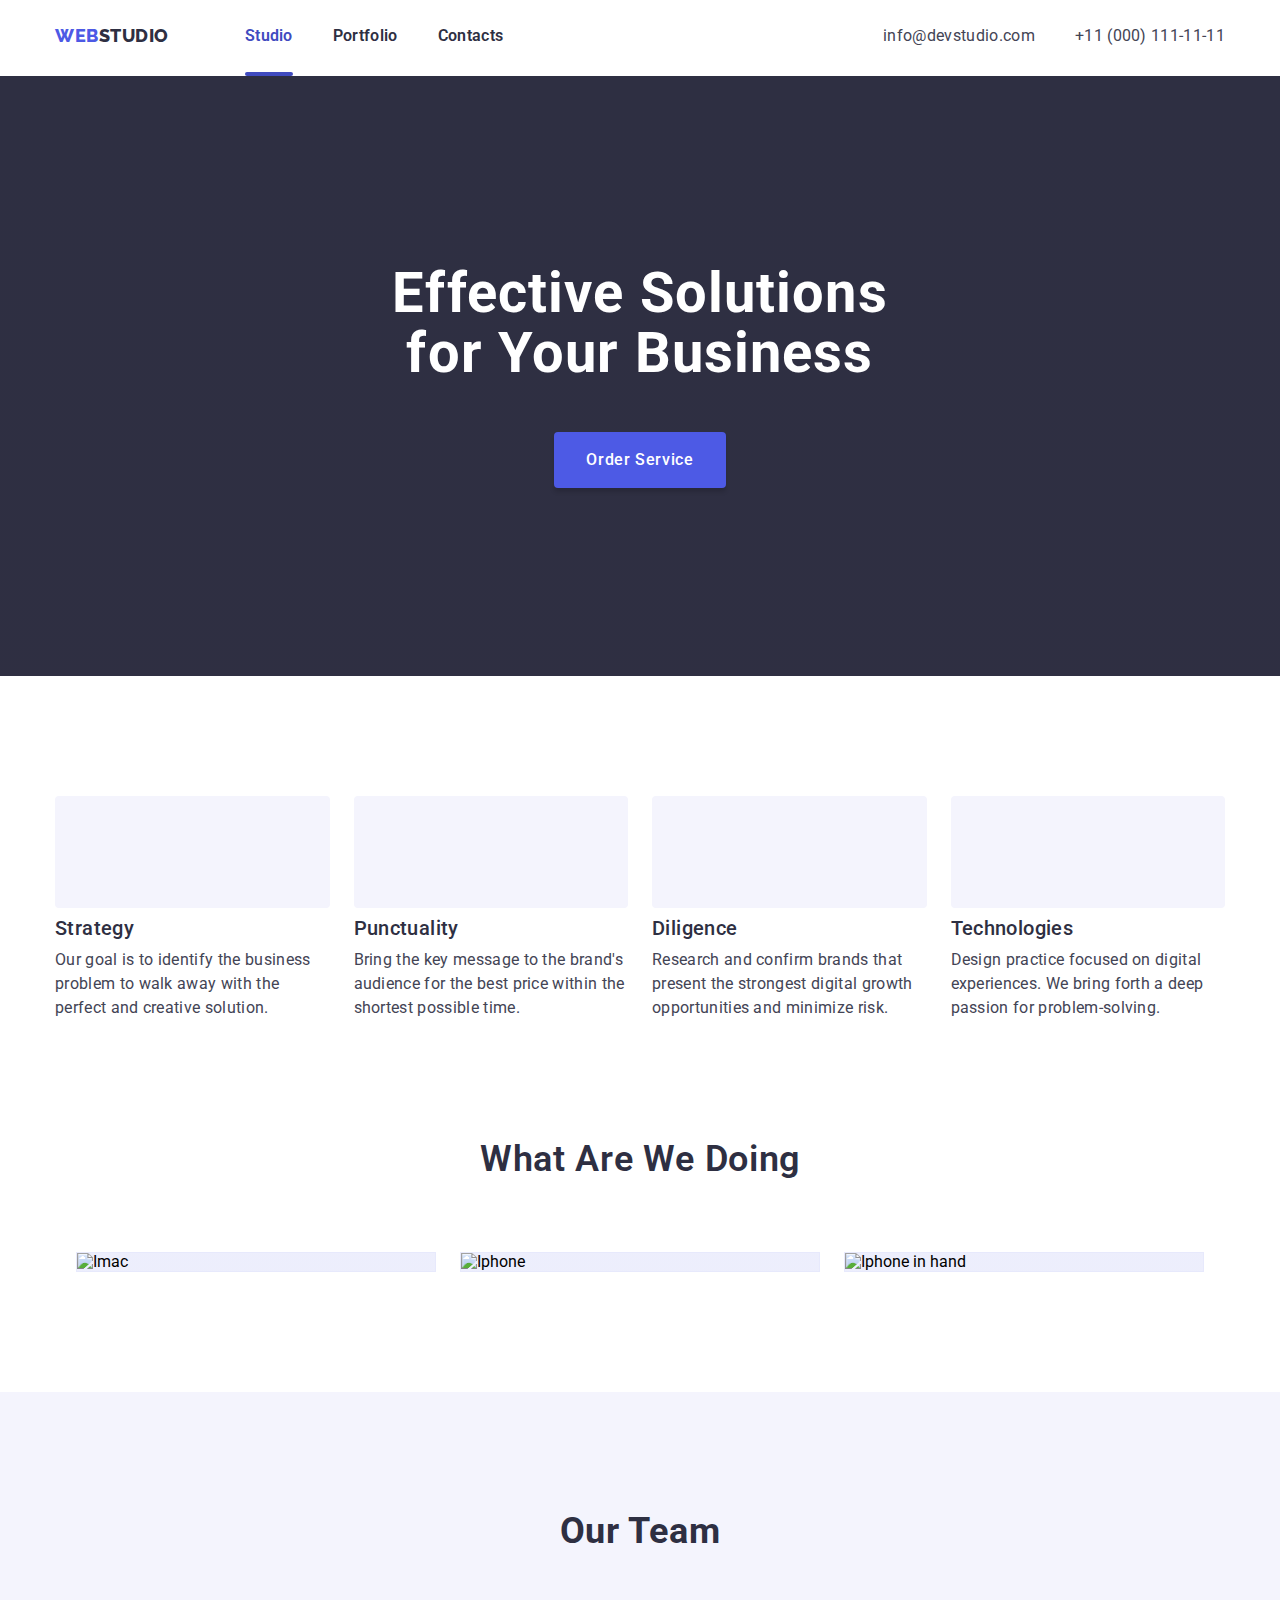
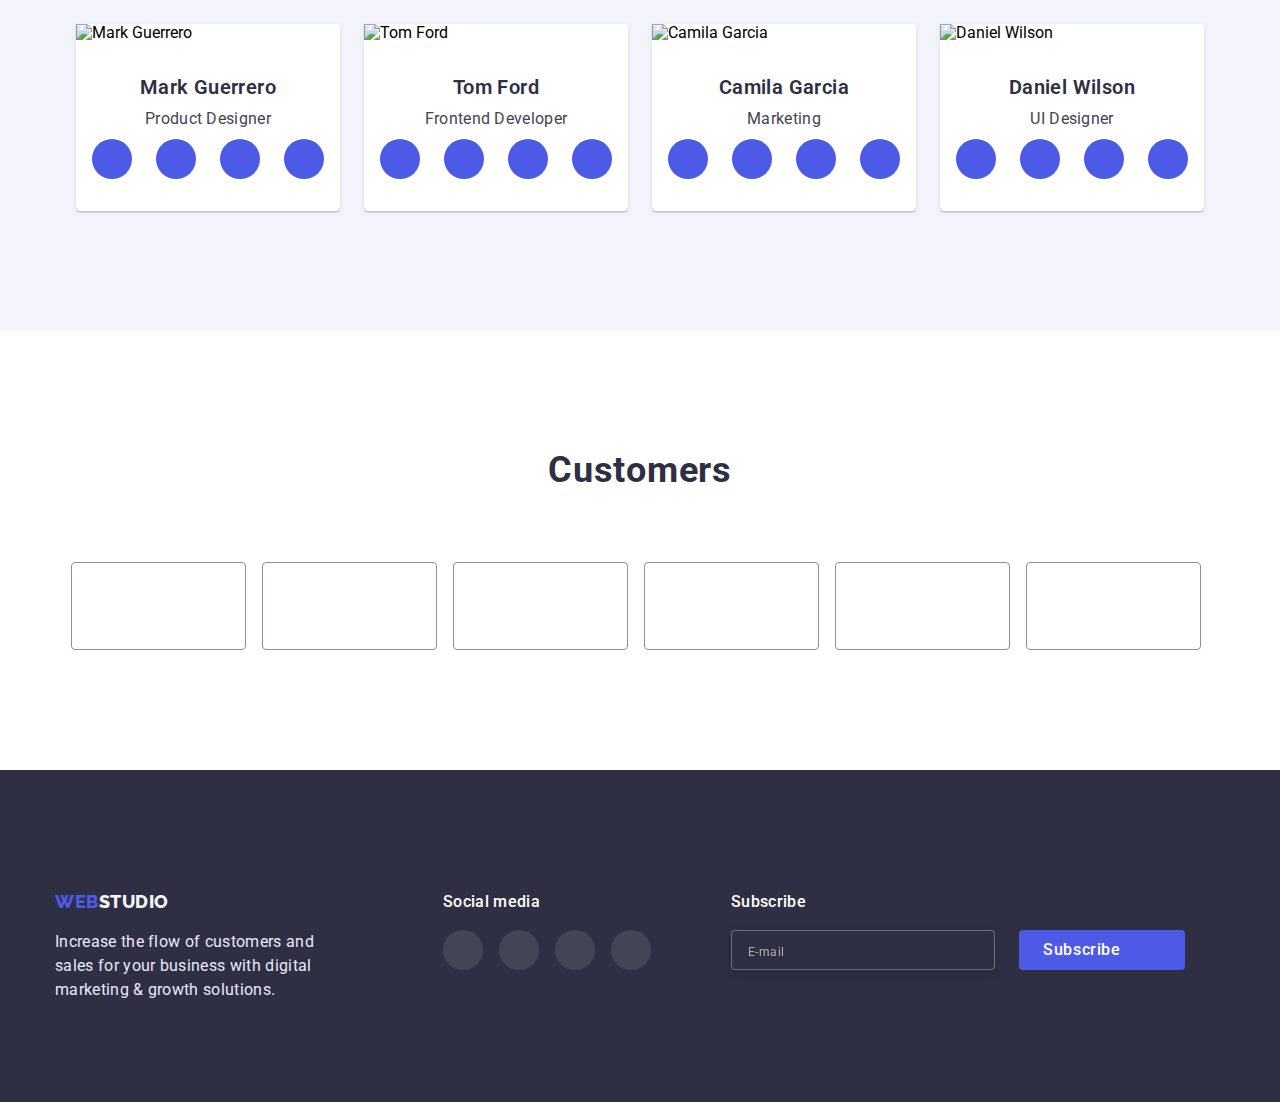
==== index.html @ 2bd6df73 "up" ====
<!DOCTYPE html>
<html lang="en">
  <head>
    <meta charset="UTF-8" />
    <meta http-equiv="X-UA-Compatible" content="IE=edge" />
    <meta name="viewport" content="width=device-width, initial-scale=1.0" />
    <title>WebStudio</title>
    <link rel="preconnect" href="https://fonts.googleapis.com" />
    <link rel="preconnect" href="https://fonts.gstatic.com" crossorigin />
    <link
      href="https://fonts.googleapis.com/css2?family=Raleway:wght@700&family=Roboto:wght@400;500;700;900&display=swap"
      rel="stylesheet"
    />
    <link
      rel="stylesheet"
      href="https://cdnjs.cloudflare.com/ajax/libs/modern-normalize/1.0.0/modern-normalize.min.css"
    />
    <link rel="stylesheet" href="./css/styles.css" />
  </head>
  <body>
    <header class="header">
      <div class="container">
        <a href="./index.html" class="logo logo--margin">
          <span class="logo--blue">WEB</span>
          <span class="logo--black">STUDIO</span>
        </a>
        <nav class="header-nav">
          <ul class="header-nav-list">
            <li class="header-nav-item">
              <a href="./index.html" class="header-nav-link header-active-link">Studio</a>
            </li>
            <li class="header-nav-item">
              <a href="./portfolio.html" class="header-nav-link">Portfolio</a>
            </li>
            <li class="header-nav-item"><a href="" class="header-nav-link">Contacts</a></li>
          </ul>
        </nav>
        <ul class="header-contacts-list">
          <li class="header-contacts-item">
            <a href="mailto:info@devstudio.com" class="header-contacts-link">info@devstudio.com</a>
          </li>
          <li class="header-contacts-item">
            <a href="tel:+110001111111" class="header-contacts-link">+11 (000) 111-11-11</a>
          </li>
        </ul>
        <button type="button" class="menu-btn" data-menu-open>
          <svg class="menu-icon-open" width="40" height="40">
            <use href="./images/icons.svg#icon-menu-btn"></use>
          </svg>
        </button>
        <div class="menu is-hidden" data-menu>
          <div class="container">
            <button type="button" class="menu-btn-close" data-menu-close>
              <svg class="menu-close-icon" width="8" height="8">
                <use href="./images/icons.svg#icon-close-black"></use>
              </svg>
            </button>
            <div class="menu-top">
              <nav class="menu-nav">
                <ul class="menu-nav-list">
                  <li class="menu-nav-item">
                    <a href="./index.html" class="menu-nav-link menu-selected-page">Studio</a>
                  </li>
                  <li class="menu-nav-item">
                    <a href="./portfolio.html" class="menu-nav-link">Portfolio</a>
                  </li>
                  <li class="menu-nav-item">
                    <a href="" class="menu-nav-link">Contacts</a>
                  </li>
                </ul>
              </nav>
            </div>
            <div class="menu-bottom">
              <ul class="menu-contact-list">
                <li class="menu-contact-item tel">
                  <a href="tel:+110001111111" class="menu-contact-tel">+11 (000) 111-11-11</a>
                </li>
                <li class="menu-contact-item mail">
                  <a href="mailto:+380961111111" class="menu-contact-mail">info@devstudio.com</a>
                </li>
              </ul>
              <ul class="menu-icon-list">
                <li class="menu-icon-item">
                  <a href="https://www.instagram.com/" target="_blank" class="menu-icon-link">
                    <svg class="menu-icon" width="24px" height="24px">
                      <use href="./images/icons.svg#icon-instagram"></use>
                    </svg>
                  </a>
                </li>
                <li class="menu-icon-item">
                  <a href="https://twitter.com/" target="_blank" class="menu-icon-link">
                    <svg class="menu-icon" width="24px" height="24px">
                      <use href="./images/icons.svg#icon-twitter"></use>
                    </svg>
                  </a>
                </li>
                <li class="menu-icon-item">
                  <a href="https://www.facebook.com/" target="_blank" class="menu-icon-link">
                    <svg class="menu-icon" width="24px" height="24px">
                      <use href="./images/icons.svg#icon-facebook"></use>
                    </svg>
                  </a>
                </li>
                <li class="menu-icon-item">
                  <a href="https://www.linkedin.com/" target="_blank" class="menu-icon-link">
                    <svg class="menu-icon" width="24px" height="24px">
                      <use href="./images/icons.svg#icon-linkedin"></use>
                    </svg>
                  </a>
                </li>
              </ul>
            </div>
          </div>
        </div>
      </div>
    </header>
    <main class="main">
      <section class="hero section">
        <div class="container">
          <h1 class="hero-title">
            Effective Solutions <br />
            for Your Business
          </h1>
          <button type="button" class="hero-btn" data-modal-open>Order Service</button>
        </div>
      </section>
      <section class="quality section">
        <div class="container">
          <ul class="quality-list">
            <li class="quality-item">
              <div class="quality-icon-content">
                <svg class="quality-icon" width="64px" height="64px">
                  <use href="./images/icons.svg#icon-antenna"></use>
                </svg>
              </div>
              <h3 class="quality-title">Strategy</h3>
              <p class="quality-text">
                Our goal is to identify the business problem to walk away with the perfect and
                creative solution.
              </p>
            </li>
            <li class="quality-item">
              <div class="quality-icon-content">
                <svg class="quality-icon" width="64px" height="64px">
                  <use href="./images/icons.svg#icon-clock"></use>
                </svg>
              </div>
              <h3 class="quality-title">Punctuality</h3>
              <p class="quality-text">
                Bring the key message to the brand's audience for the best price within the shortest
                possible time.
              </p>
            </li>
            <li class="quality-item">
              <div class="quality-icon-content">
                <svg class="quality-icon" width="64px" height="64px">
                  <use href="./images/icons.svg#icon-diagram"></use>
                </svg>
              </div>
              <h3 class="quality-title">Diligence</h3>
              <p class="quality-text">
                Research and confirm brands that present the strongest digital growth opportunities
                and minimize risk.
              </p>
            </li>
            <li class="quality-item">
              <div class="quality-icon-content">
                <svg class="quality-icon" width="64px" height="64px">
                  <use href="./images/icons.svg#icon-astronaut"></use>
                </svg>
              </div>
              <h3 class="quality-title">Technologies</h3>
              <p class="quality-text">
                Design practice focused on digital experiences. We bring forth a deep passion for
                problem-solving.
              </p>
            </li>
          </ul>
        </div>
      </section>
      <section class="examples section">
        <div class="container">
          <h2 class="examples-title">What Are We Doing</h2>
          <ul class="examples-list">
            <li class="examples-item">
              <img
                srcset="./images/imgmac.webp 1x, ./images/imgmac@2x.webp 2x"
                src="./images/imgmac.webp"
                alt="Imac"
                width="360"
                class="examples-img"
              />
            </li>
            <li class="examples-item">
              <img
                srcset="./images/imgIphone.webp 1x, ./images/imgIphone@2x.webp 2x"
                src="./images/imgIphone.webp"
                alt="Iphone"
                width="360"
                class="examples-img"
              />
            </li>
            <li class="examples-item">
              <img
                srcset="./images/imgIphoneinhand.webp 1x, ./images/imgIphoneinhand@2x.webp 2x"
                src="./images/imgIphoneinhand.webp"
                alt="Iphone in hand"
                width="360"
                class="examples-img"
              />
            </li>
          </ul>
        </div>
      </section>
      <section class="team section">
        <div class="container">
          <h2 class="team-title">Our Team</h2>
          <ul class="team-list">
            <li class="team-item">
              <img
                srcset="./images/imgmark.webp 1x, ./images/imgmark@2x.webp 2x"
                src="./images/imgmark.webp"
                alt="Mark Guerrero"
                width="264"
                class="team-img"
              />
              <div class="team-cards-content">
                <h3 class="team-members">Mark Guerrero</h3>
                <p class="team-position">Product Designer</p>
                <ul class="team-cards-list">
                  <li class="team-cards-item">
                    <a href="https://www.instagram.com/" target="_blank" class="team-cards-link">
                      <svg class="team-cards-icon" width="16px" height="16px">
                        <use href="./images/icons.svg#icon-instagram"></use>
                      </svg>
                    </a>
                  </li>
                  <li class="team-cards-item">
                    <a href="https://twitter.com/" target="_blank" class="team-cards-link">
                      <svg class="team-cards-icon" width="16px" height="16px">
                        <use href="./images/icons.svg#icon-twitter"></use>
                      </svg>
                    </a>
                  </li>
                  <li class="team-cards-item">
                    <a href="https://www.facebook.com/" target="_blank" class="team-cards-link">
                      <svg class="team-cards-icon" width="16px" height="16px">
                        <use href="./images/icons.svg#icon-facebook"></use>
                      </svg>
                    </a>
                  </li>
                  <li class="team-cards-item">
                    <a href="https://www.linkedin.com/" target="_blank" class="team-cards-link">
                      <svg class="team-cards-icon" width="16px" height="16px">
                        <use href="./images/icons.svg#icon-linkedin"></use>
                      </svg>
                    </a>
                  </li>
                </ul>
              </div>
            </li>
            <li class="team-item">
              <img
                srcset="./images/imgtom.webp 1x, ./images/imgtom@2x.webp 2x"
                src="./images/imgtom.webp"
                alt="Tom Ford"
                width="264"
                class="team-img"
              />
              <div class="team-cards-content">
                <h3 class="team-members">Tom Ford</h3>
                <p class="team-position">Frontend Developer</p>
                <ul class="team-cards-list">
                  <li class="team-cards-item">
                    <a href="https://www.instagram.com/" target="_blank" class="team-cards-link">
                      <svg class="team-cards-icon" width="16px" height="16px">
                        <use href="./images/icons.svg#icon-instagram"></use>
                      </svg>
                    </a>
                  </li>
                  <li class="team-cards-item">
                    <a href="https://twitter.com/" target="_blank" class="team-cards-link">
                      <svg class="team-cards-icon" width="16px" height="16px">
                        <use href="./images/icons.svg#icon-twitter"></use>
                      </svg>
                    </a>
                  </li>
                  <li class="team-cards-item">
                    <a href="https://www.facebook.com/" target="_blank" class="team-cards-link">
                      <svg class="team-cards-icon" width="16px" height="16px">
                        <use href="./images/icons.svg#icon-facebook"></use>
                      </svg>
                    </a>
                  </li>
                  <li class="team-cards-item">
                    <a href="https://www.linkedin.com/" target="_blank" class="team-cards-link">
                      <svg class="team-cards-icon" width="16px" height="16px">
                        <use href="./images/icons.svg#icon-linkedin"></use>
                      </svg>
                    </a>
                  </li>
                </ul>
              </div>
            </li>
            <li class="team-item">
              <img
                srcset="./images/imgcamila.webp 1x, ./images/imgcamila@2x.webp 2x"
                src="./images/imgcamila.webp"
                alt="Camila Garcia"
                width="264"
                class="team-img"
              />
              <div class="team-cards-content">
                <h3 class="team-members">Camila Garcia</h3>
                <p class="team-position">Marketing</p>
                <ul class="team-cards-list">
                  <li class="team-cards-item">
                    <a href="https://www.instagram.com/" target="_blank" class="team-cards-link">
                      <svg class="team-cards-icon" width="16px" height="16px">
                        <use href="./images/icons.svg#icon-instagram"></use>
                      </svg>
                    </a>
                  </li>
                  <li class="team-cards-item">
                    <a href="https://twitter.com/" target="_blank" class="team-cards-link">
                      <svg class="team-cards-icon" width="16px" height="16px">
                        <use href="./images/icons.svg#icon-twitter"></use>
                      </svg>
                    </a>
                  </li>
                  <li class="team-cards-item">
                    <a href="https://www.facebook.com/" target="_blank" class="team-cards-link">
                      <svg class="team-cards-icon" width="16px" height="16px">
                        <use href="./images/icons.svg#icon-facebook"></use>
                      </svg>
                    </a>
                  </li>
                  <li class="team-cards-item">
                    <a href="https://www.linkedin.com/" target="_blank" class="team-cards-link">
                      <svg class="team-cards-icon" width="16px" height="16px">
                        <use href="./images/icons.svg#icon-linkedin"></use>
                      </svg>
                    </a>
                  </li>
                </ul>
              </div>
            </li>
            <li class="team-item">
              <img
                srcset="./images/imgdaniel.webp 1x, ./images/imgdaniel@2x.webp 2x"
                src="./images/imgdaniel.webp"
                alt="Daniel Wilson"
                width="264"
                class="team-img"
              />
              <div class="team-cards-content">
                <h3 class="team-members">Daniel Wilson</h3>
                <p class="team-position">UI Designer</p>
                <ul class="team-cards-list">
                  <li class="team-cards-item">
                    <a href="https://www.instagram.com/" target="_blank" class="team-cards-link">
                      <svg class="team-cards-icon" width="16px" height="16px">
                        <use href="./images/icons.svg#icon-instagram"></use>
                      </svg>
                    </a>
                  </li>
                  <li class="team-cards-item">
                    <a href="https://twitter.com/" target="_blank" class="team-cards-link">
                      <svg class="team-cards-icon" width="16px" height="16px">
                        <use href="./images/icons.svg#icon-twitter"></use>
                      </svg>
                    </a>
                  </li>
                  <li class="team-cards-item">
                    <a href="https://www.facebook.com/" target="_blank" class="team-cards-link">
                      <svg class="team-cards-icon" width="16px" height="16px">
                        <use href="./images/icons.svg#icon-facebook"></use>
                      </svg>
                    </a>
                  </li>
                  <li class="team-cards-item">
                    <a href="https://www.linkedin.com/" target="_blank" class="team-cards-link">
                      <svg class="team-cards-icon" width="16px" height="16px">
                        <use href="./images/icons.svg#icon-linkedin"></use>
                      </svg>
                    </a>
                  </li>
                </ul>
              </div>
            </li>
          </ul>
        </div>
      </section>
      <section class="customers section">
        <div class="container">
          <h2 class="customers-title">Customers</h2>
          <ul class="customers-list">
            <li class="customers-item">
              <a href="" class="customers-link">
                <svg class="customers-icon" width="104px" height="56px">
                  <use href="./images/icons.svg#icon-yago"></use>
                </svg>
              </a>
            </li>
            <li class="customers-item">
              <a href="" class="customers-link">
                <svg class="customers-icon" width="104px" height="56px">
                  <use href="./images/icons.svg#icon-taglinehere"></use>
                </svg>
              </a>
            </li>
            <li class="customers-item">
              <a href="" class="customers-link">
                <svg class="customers-icon" width="104px" height="56px">
                  <use href="./images/icons.svg#icon-company"></use>
                </svg>
              </a>
            </li>
            <li class="customers-item">
              <a href="" class="customers-link">
                <svg class="customers-icon" width="104px" height="56px">
                  <use href="./images/icons.svg#icon-fosterpeters"></use>
                </svg>
              </a>
            </li>
            <li class="customers-item">
              <a href="" class="customers-link">
                <svg class="customers-icon" width="104px" height="56px">
                  <use href="./images/icons.svg#icon-brand"></use>
                </svg>
              </a>
            </li>
            <li class="customers-item">
              <a href="" class="customers-link">
                <svg class="customers-icon" width="104px" height="56px">
                  <use href="./images/icons.svg#icon-taglinecompany"></use>
                </svg>
              </a>
            </li>
          </ul>
        </div>
      </section>
    </main>
    <footer class="footer">
      <div class="container">
        <div class="footer-logo-content">
          <a href="./index.html" class="logo">
            <span class="logo--blue">WEB</span>
            <span class="logo--white">STUDIO</span>
          </a>
          <p class="footer-logo-text">
            Increase the flow of customers and sales for your business with digital marketing &
            growth solutions.
          </p>
        </div>
        <div class="footer-icon-content">
          <h2 class="footer-icon-title">Social media</h2>
          <ul class="footer-icon-list">
            <li class="footer-icon-item">
              <a href="https://www.instagram.com/" target="_blank" class="footer-icon-link">
                <svg class="footer-icon" width="24px" height="24px">
                  <use href="./images/icons.svg#icon-instagram"></use>
                </svg>
              </a>
            </li>
            <li class="footer-icon-item">
              <a href="https://twitter.com/" target="_blank" class="footer-icon-link">
                <svg class="footer-icon" width="24px" height="24px">
                  <use href="./images/icons.svg#icon-twitter"></use>
                </svg>
              </a>
            </li>
            <li class="footer-icon-item">
              <a href="https://www.facebook.com/" target="_blank" class="footer-icon-link">
                <svg class="footer-icon" width="24px" height="24px">
                  <use href="./images/icons.svg#icon-facebook"></use>
                </svg>
              </a>
            </li>
            <li class="footer-icon-item">
              <a href="https://www.linkedin.com/" target="_blank" class="footer-icon-link">
                <svg class="footer-icon" width="24px" height="24px">
                  <use href="./images/icons.svg#icon-linkedin"></use>
                </svg>
              </a>
            </li>
          </ul>
        </div>
        <div class="footer-form-content">
          <h2 class="footer-form-title">Subscribe</h2>
          <form class="footer-form" autocomplete="off">
            <input
              type="email"
              name="email"
              placeholder="E-mail"
              class="footer-form-field"
              required
            />
            <button type="submit" class="footer-form-btn">
              Subscribe
              <svg class="footer-form-icon" width="24px" height="24px">
                <use href="./images/icons.svg#icon-send"></use>
              </svg>
            </button>
          </form>
        </div>
      </div>
    </footer>
    <div class="backdrop is-hidden" data-modal>
      <div class="modal">
        <button class="modal-close-btn" data-modal-close>
          <svg class="modal-close-icon" width="8px" height="8px">
            <use href="./images/icons.svg#icon-close-black"></use>
          </svg>
        </button>
        <h2 class="modal-title">Leave your contacts and we will call you back</h2>
        <form class="modal-form" autocomplete="off">
          <div class="modal-form-field">
            <label class="form-label" for="name">Name</label>
            <div class="input-wrap">
              <input class="form-input" type="text" name="name" id="name" required />
              <svg class="form-icon" width="18px" height="18px">
                <use href="./images/icons.svg#icon-person"></use>
              </svg>
            </div>
          </div>
          <div class="modal-form-field">
            <label class="form-label" for="phone">Phone</label>
            <div class="input-wrap">
              <input class="form-input" type="tel" name="phone" id="phone" required />
              <svg class="form-icon" width="18px" height="24px">
                <use href="./images/icons.svg#icon-phone"></use>
              </svg>
            </div>
          </div>
          <div class="modal-form-field">
            <label class="form-label" for="email">Email</label>
            <div class="input-wrap">
              <input class="form-input" type="email" name="email" id="email" required />
              <svg class="form-icon" width="18px" height="24px">
                <use href="./images/icons.svg#icon-email"></use>
              </svg>
            </div>
          </div>
          <div class="modal-form-field">
            <label class="form-label" for="comment">Comment</label>
            <textarea
              class="form-textarea"
              name="comment"
              id="comment"
              placeholder="Text input"
            ></textarea>
          </div>
          <div class="modal-form-field privacy">
            <label class="form-label" for="accept">
              <input class="form-checkbox" type="checkbox" name="accept" id="accept" required />
              <span class="checkbox-icon"></span>
              I accept the terms and conditions of the&nbsp;
              <a href="" class="modal-form-privacy">Privacy Policy</a>
            </label>
          </div>
          <button type="submit" class="modal-form-btn">Send</button>
        </form>
      </div>
    </div>
    <script src="./js/modal.js"></script>
    <script src="./js/mobile-menu.js"></script>
  </body>
</html>
---- css/styles.css ----
html {
  box-sizing: border-box;
}
*,
*::before,
*::after {
  box-sizing: inherit;
}
body {
  font-family: 'Roboto', sans-serif;
  background-color: #ffffff;
}
h1,
h2,
h3,
h4,
h5,
h6,
p {
  margin: 0;
}
a {
  text-decoration: none;
}
ul,
ol {
  padding: 0;
  margin: 0;
  list-style: none;
}
img {
  display: block;
  max-width: 100%;
  height: auto;
}
:root {
  --joint-logo-color: #4d5ae5;
  --header-logo-color: #2e2f42;
  --btn-color: #4d5ae5;
  --footer-logo-color: #f4f4fd;
  --title-text-color: #2e2f42;
  --background-btn-color: #f4f4fd;
  --side-text-color: #434455;
  --active-link-color: #404bbf;
  --logo-font: 'Raleway', sans-serif;
  --transition-duration: 250ms;
  --transition-timing-function: cubic-bezier(0.4, 0, 0.2, 1);
}
.container {
  margin-left: auto;
  margin-right: auto;
  padding-left: 15px;
  padding-right: 15px;
}
@media screen and (min-width: 480px) {
  .container {
    width: 480px;
  }
}
@media screen and (min-width: 768px) {
  .container {
    width: 768px;
  }
}
@media screen and (min-width: 1200px) {
  .container {
    width: 1200px;
  }
}
.visually-hidden {
  position: absolute;
  width: 1px;
  height: 1px;
  margin: -1px;
  border: 0;
  padding: 0;
  white-space: nowrap;
  clip-path: inset(100%);
  clip: rect(0 0 0 0);
  overflow: hidden;
}
.header {
  padding-top: 24px;
  padding-bottom: 24px;
  box-shadow: 0px 2px 1px rgba(46, 47, 66, 0.08), 0px 1px 1px rgba(46, 47, 66, 0.16),
    0px 1px 6px rgba(46, 47, 66, 0.08);
}
@media screen and (min-width: 768px) {
  .header {
    padding-bottom: 14px;
  }
}
@media screen and (min-width: 1200px) {
  .header {
    padding-bottom: 28px;
  }
}
.header .container {
  display: flex;
  align-items: center;
}
.logo {
  display: inline-flex;
  font-family: var(--logo-font);
  font-weight: 800;
  font-size: 18px;
  line-height: 1.16;
  letter-spacing: 0.03em;
}
@media screen and (min-width: 768px) {
  .logo {
    line-height: 1.33;
  }
}
.logo--blue {
  color: var(--joint-logo-color);
}
.logo--white {
  color: var(--footer-logo-color);
}
.logo--black {
  color: var(--header-logo-color);
}
.logo--margin {
  margin-right: auto;
}
@media screen and (min-width: 768px) {
  .logo--margin {
    margin-right: 123px;
  }
}
@media screen and (min-width: 1200px) {
  .logo--margin {
    margin-right: 76px;
  }
}
.menu-btn {
  display: flex;
  align-items: center;
  justify-content: center;
  margin: 0;
  padding: 0;
  background-color: transparent;
  cursor: pointer;
  border: none;
  outline: none;
}
.menu-btn:hover,
.menu-btn:focus {
  fill: var(--btn-color);
}
@media screen and (min-width: 768px) {
  .menu-btn {
    display: none;
  }
}
.header-nav-list {
  display: none;
}
@media screen and (min-width: 768px) {
  .header-nav-list {
    display: flex;
  }
}
.header-nav-item {
  margin-right: 40px;
}
.header-na-item:last-child {
  margin-right: 0;
}
.header-nav-link {
  display: block;
  color: var(--title-text-color);
  font-weight: 600;
  font-size: 16px;
  line-height: 1.5;
  letter-spacing: 0.02em;
  transition-property: color;
  transition-duration: var(--transition-duration);
  transition-timing-function: var(--transition-timing-function);
}
.header-nav-link:hover,
.header-nav-link:focus {
  color: var(--active-link-color);
}
.header-active-link {
  color: var(--active-link-color);
  position: relative;
}
.header-active-link::after {
  content: '';
  background-color: var(--active-link-color);
  height: 4px;
  width: 100%;
  border-radius: 2px;
  display: block;
  position: absolute;
  margin-top: 24px;
}
.header-contacts-list {
  display: none;
  margin-left: auto;
}
@media screen and (min-width: 768px) {
  .header-contacts-list {
    display: block;
  }
  .header-contacts-item:not(:last-child) {
    margin-bottom: 4px;
  }
}
@media screen and (min-width: 1200px) {
  .header-contacts-list {
    display: flex;
  }
  .header-contacts-item {
    display: flex;
    align-items: center;
  }
  .header-contacts-item:not(:last-child) {
    margin-right: 40px;
    margin-bottom: 0;
  }
}
.header-contacts-link {
  display: block;
  color: var(--side-text-color);
  font-size: 16px;
  line-height: 1.5;
  letter-spacing: 0.02em;
  transition-property: color;
  transition-duration: var(--transition-duration);
  transition-timing-function: var(--transition-timing-function);
}
.header-contacts-link:hover,
.header-contacts-link:focus {
  color: var(--active-link-color);
}
.menu {
  position: fixed;
  top: 0;
  left: 0;
  background-color: #fff;
  width: 100vw;
  height: 100vh;
  padding: 80px 0px 40px 40px;
  opacity: 1;
  z-index: 2;
  transition-property: opacity;
  transition-duration: var(--transition-duration);
  transition-timing-function: var(--transition-timing-function);
}
.menu.is-hidden {
  opacity: 0;
  pointer-events: none;
}
.menu .container {
  display: flex;
  padding: 0;
  flex-direction: column;
  height: 100%;
  align-items: start;
  justify-content: space-between;
  overflow-y: auto;
}
.menu-btn-close {
  display: flex;
  align-items: center;
  justify-content: center;
  position: absolute;
  padding: 0;
  top: 40px;
  right: 40px;
  width: 24px;
  height: 24px;
  border-radius: 50%;
  background-color: #e7e9fc;
  border: 1px solid rgba(0, 0, 0, 0.1);
  cursor: pointer;
  transition-property: background-color, border;
  transition-duration: var(--transition-duration);
  transition-timing-function: var(--transition-timing-function);
}
.menu-close-icon {
  fill: #000;
  transition-property: fill;
  transition-duration: var(--transition-duration);
  transition-timing-function: var(--transition-timing-function);
}
.menu-btn-close:active {
  background-color: var(--active-link-color);
  border: 1px solid transparent;
}
.menu-btn-close:active .menu-close-icon {
  fill: #fff;
}
.menu-nav-item {
  margin-bottom: 40px;
}
.menu-nav-item:last-child {
  margin-bottom: 0;
}
.menu-nav-link {
  font-weight: 700;
  font-size: 36px;
  line-height: 1.11;
  letter-spacing: 0.02em;
  color: var(--title-text-color);
}
.menu-nav-link:hover,
.menu-nav-link:focus {
  color: var(--active-link-color);
}
.menu-selected-page {
  color: var(--active-link-color);
}
.tel {
  margin-bottom: 40px;
}
.mail {
  margin-bottom: 48px;
}
.menu-contact-tel {
  font-weight: 600;
  font-size: 36px;
  line-height: 1.11;
  color: var(--side-text-color);
}
.menu-contact-tel:hover,
.menu-contact-tel:focus {
  color: var(--btn-color);
}
.menu-contact-mail {
  font-weight: 500;
  font-size: 20px;
  line-height: 1.2;
  letter-spacing: 0.02em;
  color: var(--side-text-color);
}
.menu-contact-mail:hover,
.menu-contact-mail:focus {
  color: var(--btn-color);
}
.menu-icon-list {
  display: flex;
  gap: 56px;
}
.menu-icon-item {
  width: 40px;
  height: 40px;
}
.menu-icon-link {
  width: 100%;
  height: 100%;
  border-radius: 50%;
  background-color: var(--btn-color);
  display: flex;
  align-items: center;
  justify-content: center;
  transition-property: background-color;
  transition-duration: var(--transition-duration);
  transition-timing-function: var(--transition-timing-function);
}
.menu-icon-link:hover,
.menu-icon-link:focus {
  background-color: var(--active-link-color);
}
.menu-icon {
  fill: #f4f4fd;
}
.hero {
  /* max-width: 1440px; */
  margin: 0 auto;
  padding-top: 112px;
  padding-bottom: 112px;
  background-color: #2e2f42;
  background-image: linear-gradient(rgba(46, 47, 66, 0.7), rgba(47, 47, 66, 0.7)),
    url(../images/hero-bg-mobile.webp);
  background-repeat: no-repeat;
  background-position: center;
  background-size: cover;
  text-align: center;
}
@media (min-device-pixel-ratio: 2) {
  .hero {
    background-image: linear-gradient(rgba(44, 47, 66, 0.7), rgba(47, 47, 66, 0.7)),
      url(../images/hero-bg-mobile@2x.webp);
  }
}
@media screen and (min-width: 768px) {
  .hero {
    background-image: linear-gradient(rgba(46, 47, 66, 0.7), rgba(47, 47, 66, 0.7)),
      url(../images/hero-bg-tablet.webp);
  }
}
@media screen and (min-width: 768px) and(min-device-pixel-ratio: 2) {
  .hero {
    background-image: linear-gradient(rgba(44, 47, 66, 0.7), rgba(47, 47, 66, 0.7)),
      url(../images/hero-bg-tablet@2x.webp);
  }
}
@media screen and (min-width: 1200px) {
  .hero {
    background-image: linear-gradient(rgba(46, 47, 66, 0.7), rgba(47, 47, 66, 0.7)),
      url(../images/hero-bg-desktop.webp);
  }
}
@media screen and (min-width: 1200px) and(min-device-pixel-ratio: 2) {
  .hero {
    background-image: linear-gradient(rgba(44, 47, 66, 0.7), rgba(47, 47, 66, 0.7)),
      url(../images/hero-bg-desktop@2x.webp);
  }
}
@media screen and (min-width: 768px) {
  .hero {
    padding-top: 111px;
    padding-bottom: 108px;
  }
}
@media screen and (min-width: 1200px) {
  .hero {
    padding-top: 188px;
    padding-bottom: 188px;
  }
}
.hero-title {
  margin-bottom: 72px;
  color: #ffffff;
  font-weight: 700;
  font-size: 36px;
  line-height: 1.11;
  letter-spacing: 0.02em;
}
@media screen and (min-width: 768px) {
  .hero-title {
    margin-bottom: 40px;
    font-size: 56px;
    line-height: 1.07;
  }
}
@media screen and (min-width: 1200px) {
  .hero-title {
    margin-bottom: 48px;
  }
}
.hero-btn {
  padding: 16px 32px;
  align-items: center;
  border: 0;
  border-radius: 4px;
  color: #ffffff;
  background-color: var(--btn-color);
  box-shadow: 0px 4px 4px rgba(0, 0, 0, 0.15);
  cursor: pointer;
  font-family: inherit;
  font-weight: 500;
  font-size: 16px;
  line-height: 1.5;
  letter-spacing: 0.04em;
  transition-property: background-color, box-shadow;
  transition-duration: var(--transition-duration);
  transition-timing-function: var(--transition-timing-function);
}
.hero-btn:hover,
.hero-btn:focus {
  background-color: var(--active-link-color);
  box-shadow: 0px 1px 6px rgba(46, 47, 66, 0.08), 0px 1px 1px rgba(46, 47, 66, 0.16),
    0px 2px 1px rgba(46, 47, 66, 0.08);
}
.hero-btn:active {
  background-color: var(--active-link-color);
  box-shadow: 0px 4px 4px rgba(0, 0, 0, 0.15);
}
.quality {
  padding-top: 96px;
  padding-bottom: 96px;
}
@media screen and (min-width: 1200px) {
  .quality {
    padding-top: 120px;
    padding-bottom: 120px;
  }
}
.quality-item {
  margin-bottom: 72px;
}
.quality-list {
  margin-bottom: -72px;
}
@media screen and (min-width: 768px) {
  .quality-list {
    display: flex;
    flex-wrap: wrap;
    margin-left: -24px;
  }
  .quality-item {
    width: calc(50% - 24px);
    margin-left: 24px;
  }
}
@media screen and (min-width: 1200px) {
  .quality-item {
    width: calc(25% - 24px);
  }
}
.quality-icon-content {
  display: none;
}
@media screen and (min-width: 1200px) {
  .quality-icon-content {
    width: 274.5px;
    height: 112px;
    margin-bottom: 8px;
    display: flex;
    background-color: #f4f4fd;
    border-radius: 4px;
    align-items: center;
    justify-content: center;
  }
}
.quality-item .quality-title {
  text-align: center;
}
.quality-title {
  margin-bottom: 8px;
  color: var(--title-text-color);
  font-weight: 700;
  font-size: 36px;
  line-height: 1.11;
  letter-spacing: 0.02em;
}
@media screen and (min-width: 768px) {
  .quality-item .quality-title {
    text-align: left;
  }
}
@media screen and (min-width: 1200px) {
  .quality-title {
    font-weight: 500;
    font-size: 20px;
    line-height: 1.2;
  }
}
.quality-text {
  color: var(--side-text-color);
  font-weight: 500;
  font-size: 16px;
  line-height: 1.5;
  letter-spacing: 0.02em;
}
@media screen and (min-width: 1200px) {
  .quality-text {
    font-weight: 400;
  }
}
.examples {
  display: none;
}
@media screen and (min-width: 1200px) {
  .examples {
    display: block;
    padding-bottom: 120px;
  }
  .examples-list {
    display: flex;
    justify-content: center;
  }
  .examples-item {
    margin-right: 24px;
  }
  .examples-item:last-child {
    margin-right: 0;
  }
  .examples-title {
    margin-bottom: 72px;
    color: var(--title-text-color);
    font-weight: 600;
    font-size: 36px;
    line-height: 1.11;
    text-align: center;
    letter-spacing: 0.02em;
    text-transform: capitalize;
  }
  .examples-img {
    border: 1px solid #e7e9fc;
    background: linear-gradient(rgba(77, 90, 229, 0.1), rgba(77, 90, 229, 0.1));
    background-blend-mode: soft-light, normal;
  }
}
.team {
  padding-top: 96px;
  padding-bottom: 128px;
  background-color: #f4f4fd;
}
@media screen and (min-width: 768px) {
  .team {
    padding-bottom: 104px;
  }
}
@media screen and (min-width: 1200px) {
  .team {
    padding-top: 120px;
    padding-bottom: 120px;
  }
}
.team-list {
  display: flex;
  flex-wrap: wrap;
  justify-content: center;
  margin-bottom: -72px;
}
@media screen and (min-width: 768px) {
  .team-list {
    margin-left: -24px;
  }
}
.team-item {
  max-width: 264px;
  margin-bottom: 72px;
  border-radius: 0px 0px 4px 4px;
  background-color: #fff;
  box-shadow: 0px 1px 6px rgba(46, 47, 66, 0.08), 0px 1px 1px rgba(46, 47, 66, 0.16),
    0px 2px 1px rgba(46, 47, 66, 0.08);
}
@media screen and (min-width: 768px) {
  .team-item {
    margin-left: 24px;
  }
}
.team-title {
  margin-bottom: 72px;
  color: var(--title-text-color);
  font-weight: 700;
  font-size: 36px;
  line-height: 1.11;
  text-align: center;
  letter-spacing: 0.02em;
  text-transform: capitalize;
}
.team-cards-content {
  padding-top: 32px;
  padding-bottom: 32px;
}
.team-members {
  margin-bottom: 8px;
  color: var(--title-text-color);
  font-weight: 600;
  font-size: 20px;
  line-height: 1.2;
  text-align: center;
  letter-spacing: 0.02em;
}
.team-position {
  margin-bottom: 8px;
  color: var(--side-text-color);
  font-size: 16px;
  line-height: 1.5;
  text-align: center;
  letter-spacing: 0.02em;
}
.team-cards-list {
  display: flex;
  gap: 24px;
  justify-content: center;
}
.team-cards-item {
  width: 40px;
  height: 40px;
}
.team-cards-link {
  width: 100%;
  height: 100%;
  border-radius: 50%;
  background-color: var(--btn-color);
  display: flex;
  align-items: center;
  justify-content: center;
  transition-property: background-color;
  transition-duration: var(--transition-duration);
  transition-timing-function: var(--transition-timing-function);
}
.team-cards-link:hover,
.team-cards-link:focus {
  background-color: var(--active-link-color);
}
.team-cards-icon {
  fill: #f4f4fd;
}
.customers {
  padding-top: 96px;
  padding-bottom: 96px;
}
@media screen and (min-width: 1200px) {
  .customers {
    padding-top: 120px;
    padding-bottom: 120px;
  }
}
.customers-title {
  margin-bottom: 72px;
  color: var(--title-text-color);
  font-weight: 700;
  font-size: 36px;
  line-height: 1.11;
  text-align: center;
  letter-spacing: 0.02em;
}
.customers-list {
  display: flex;
  justify-content: center;
  flex-wrap: wrap;
  margin-bottom: -72px;
  margin-left: -16px;
}
.customers-item {
  margin-left: 16px;
  margin-bottom: 72px;
  width: calc(50% - 16px);
  height: 88px;
}
@media screen and (min-width: 768px) {
  .customers-list {
    margin-left: -24px;
  }
  .customers-item {
    width: calc(33.3333333333% - 24px);
  }
}
@media screen and (min-width: 1200px) {
  .customers-item {
    width: calc(16.6666666667% - 24px);
  }
}
.customers-link {
  width: 100%;
  height: 100%;
  border: 1px solid #8e8f99;
  border-radius: 4px;
  display: flex;
  align-items: center;
  justify-content: center;
  transition-property: border-color;
  transition-duration: var(--transition-duration);
  transition-timing-function: var(--transition-timing-function);
}
.customers-link:hover,
.customers-link:focus {
  border-color: var(--active-link-color);
}
.customers-link:hover .customers-icon,
.customers-link:focus .customers-icon {
  fill: var(--active-link-color);
}
.customers-icon {
  fill: #8e8f99;
  transition-property: fill;
  transition-duration: var(--transition-duration);
  transition-timing-function: var(--transition-timing-function);
}
.portfolio {
  padding-top: 48px;
  padding-bottom: 48px;
}
@media screen and (min-width: 768px) {
  .portfolio {
    padding-top: 64px;
    padding-bottom: 96px;
  }
}
@media screen and (min-width: 1200px) {
  .portfolio {
    padding-top: 96px;
    padding-bottom: 120px;
  }
}
.portfolio-filters-list {
  margin-bottom: 48px;
  display: flex;
  flex-wrap: wrap;
  gap: 16px 24px;
}
@media screen and (min-width: 768px) {
  .portfolio-filters-list {
    margin-bottom: 64px;
    justify-content: center;
  }
}
@media screen and (min-width: 1200px) {
  .portfolio-filters-list {
    margin-bottom: 72px;
  }
}
.portfolio-btn {
  padding: 12px 24px;
  border: 1px solid #e7e9fc;
  border-radius: 4px;
  color: var(--btn-color);
  background-color: var(--background-btn-color);
  cursor: pointer;
  font-family: inherit;
  font-weight: 600;
  font-size: 16px;
  line-height: 1.5;
  text-align: center;
  letter-spacing: 0.04em;
  transition-property: border, color, background-color, box-shadow;
  transition-duration: var(--transition-duration);
  transition-timing-function: var(--transition-timing-function);
}
.portfolio-btn:hover,
.portfolio-btn:focus {
  border: 1px solid transparent;
  color: #ffffff;
  background-color: var(--active-link-color);
  box-shadow: 0px 3px 1px rgba(0, 0, 0, 0.1), 0px 2px 1px rgba(0, 0, 0, 0.08),
    0px 2px 2px rgba(0, 0, 0, 0.12);
}
.portfolio-products-list {
  display: flex;
  flex-wrap: wrap;
  gap: 48px;
}
@media screen and (min-width: 768px) {
  .portfolio-products-list {
    gap: 72px 24px;
  }
}
@media screen and (min-width: 1200px) {
  .portfolio-products-list {
    gap: 48px 24px;
  }
}
.portfolio-products-item {
  width: 100%;
  border: 0.5px solid #f4f4fd;
  box-shadow: 0px 1px 6px rgba(46, 47, 66, 0.08);
  transition-property: box-shadow;
  transition-duration: var(--transition-duration);
  transition-timing-function: var(--transition-timing-function);
}
.portfolio-products-item:hover,
.portfolio-products-item:focus {
  box-shadow: 0px 1px 6px rgba(46, 47, 66, 0.08), 0px 1px 1px rgba(46, 47, 66, 0.16),
    0px 2px 1px rgba(46, 47, 66, 0.08);
}
.portfolio-products-item img {
  width: 100%;
}
.portfolio-products-link {
  width: 100%;
  height: 100%;
}
@media screen and (min-width: 768px) {
  .portfolio-products-item {
    width: calc(50% - 24px);
  }
}
@media screen and (min-width: 1200px) {
  .portfolio-products-item {
    width: calc(33.3333333333% - 24px);
  }
}
.cards-animation {
  position: relative;
  overflow: hidden;
}
.cards-animation-text {
  position: absolute;
  top: 0;
  height: 100%;
  padding: 40px 32px 164px;
  text-align: left;
  color: #f4f4fd;
  background-color: #4d5ae5;
  font-size: 16px;
  line-height: 1.5;
  letter-spacing: 0.02em;
  transform: translateY(100%);
  transition-property: transform;
  transition-duration: var(--transition-duration);
  transition-timing-function: var(--transition-timing-function);
}
.portfolio-products-link:hover .cards-animation-text,
.portfolio-products-link:focus .cards-animation-text {
  transform: translateY(0);
}
.cards-item {
  padding-top: 32px;
  padding-left: 16px;
  padding-bottom: 32px;
}
.portfolio-products-title {
  margin-bottom: 8px;
  color: var(--title-text-color);
  font-weight: 600;
  font-size: 20px;
  line-height: 1.2;
  letter-spacing: 0.02em;
}
.portfolio-products-text {
  color: var(--side-text-color);
  font-size: 16px;
  line-height: 1.5;
  letter-spacing: 0.02em;
}
.footer {
  background-color: #2e2f42;
  padding-top: 96px;
  padding-bottom: 96px;
}
@media screen and (min-width: 1200px) {
  .footer {
    padding-top: 120px;
    padding-bottom: 100px;
  }
}
.footer .container {
  text-align: center;
}
@media screen and (min-width: 768px) {
  .footer .container {
    display: flex;
    flex-wrap: wrap;
  }
}
.footer-logo-content {
  margin-bottom: 72px;
  text-align: center;
}
@media screen and (min-width: 768px) {
  .footer-logo-content {
    text-align: left;
  }
}
@media screen and (min-width: 768px) and (max-width: 1199px) {
  .footer-logo-content {
    margin-left: 108px;
  }
}
@media screen and (min-width: 1200px) {
  .footer-logo-content {
    margin-bottom: 0;
  }
}
.footer-logo-content .logo {
  margin-bottom: 16px;
}
.footer-logo-text {
  margin: auto;
  max-width: 268px;
  color: #e7e9fc;
  font-size: 16px;
  line-height: 1.5;
  letter-spacing: 0.02em;
  text-align: left;
}
.footer-icon-content {
  margin-bottom: 72px;
}
@media screen and (min-width: 768px) {
  .footer-icon-content {
    margin-left: 24px;
    margin-bottom: 102px;
  }
}
@media screen and (min-width: 1200px) {
  .footer-icon-content {
    margin-bottom: 0;
    margin-left: 120px;
  }
}
.footer-icon-title {
  margin-bottom: 16px;
  color: #fff;
  font-weight: 500;
  font-size: 16px;
  line-height: 1.5;
  letter-spacing: 0.02em;
  text-align: center;
}
@media screen and (min-width: 768px) {
  .footer-icon-title {
    text-align: left;
  }
}
.footer-icon-list {
  display: flex;
  gap: 16px;
  justify-content: center;
}
.footer-icon-item {
  width: 40px;
  height: 40px;
}
.footer-icon-link {
  width: 100%;
  height: 100%;
  border-radius: 50%;
  background-color: rgba(255, 255, 255, 0.1);
  display: flex;
  align-items: center;
  justify-content: center;
  transition-property: background-color;
  transition-duration: var(--transition-duration);
  transition-timing-function: var(--transition-timing-function);
}
.footer-icon-link:hover,
.footer-icon-link:focus {
  background-color: #31d0aa;
}
.footer-icon {
  fill: #f4f4fd;
}
@media screen and (min-width: 768px) and (max-width: 1199px) {
  .footer-form-content {
    margin-left: 108px;
  }
}
@media screen and (min-width: 1200px) {
  .footer-form-content {
    margin-left: 80px;
  }
}
.footer-form-title {
  margin-bottom: 16px;
  color: #ffffff;
  font-weight: 500;
  font-size: 16px;
  line-height: 1.5;
  letter-spacing: 0.02em;
  text-align: center;
}
@media screen and (min-width: 768px) {
  .footer-form-title {
    text-align: left;
  }
}
@media screen and (min-width: 768px) {
  .footer-form {
    display: flex;
    align-items: center;
  }
}
.footer-form-field {
  margin: 0;
  padding: 8px 16px;
  width: 100%;
  height: 40px;
  background-color: var(--title-text-color);
  border: 1px solid rgba(255, 255, 255, 0.3);
  filter: drop-shadow(0px 4px 4px rgba(0, 0, 0, 0.15));
  border-radius: 4px;
  outline: none;
  font: inherit;
  color: #fff;
  transition-property: border-color;
  transition-duration: var(--transition-duration);
  transition-timing-function: var(--transition-timing-function);
}
.footer-form-field:focus {
  border-color: #4d5ae5;
}
.footer-form-field::placeholder {
  color: rgba(255, 255, 255, 0.6);
  font-weight: 400;
  font-size: 12px;
  line-height: 2;
  letter-spacing: 0.04em;
}
@media screen and (min-width: 768px) {
  .footer-form-field {
    width: 264px;
  }
}
.footer-form-btn {
  display: flex;
  align-items: center;
  gap: 16px;
  margin-right: auto;
  margin-left: auto;
  margin-top: 16px;
  padding: 8px 24px;
  border: 0;
  border-radius: 4px;
  color: #fff;
  cursor: pointer;
  font-family: inherit;
  font-weight: 500;
  font-size: 16px;
  line-height: 1.5;
  letter-spacing: 0.04em;
  background-color: var(--btn-color);
  transition-property: background-color;
  transition-duration: var(--transition-duration);
  transition-timing-function: var(--transition-timing-function);
}
.footer-form-btn:hover,
.footer-form-btn:focus {
  background-color: var(--active-link-color);
}
.footer-form-icon {
  fill: #fff;
}
@media screen and (min-width: 768px) {
  .footer-form-btn {
    margin-top: 0;
    margin-left: 24px;
  }
}
.backdrop {
  position: fixed;
  top: 0;
  left: 0;
  width: 100%;
  height: 100%;
  background-color: rgba(46, 47, 66, 0.4);
  opacity: 1;
  transition-property: opacity;
  transition-duration: var(--transition-duration);
  transition-timing-function: var(--transition-timing-function);
}
.backdrop.is-hidden {
  opacity: 0;
  pointer-events: none;
}
.backdrop.is-hidden .modal {
  transform: translate(-50%, -50%) scale(1.1);
}
.modal {
  position: relative;
  top: 50%;
  left: 50%;
  transform: translate(-50%, -50%) scale(1);
  max-width: 392px;
  padding: 72px 16px 24px 16px;
  background-color: #fcfcfc;
  box-shadow: 0px 1px 1px rgba(0, 0, 0, 0.14), 0px 1px 3px rgba(0, 0, 0, 0.12),
    0px 2px 1px rgba(0, 0, 0, 0.2);
  border-radius: 4px;
  transition-property: transform;
  transition-duration: var(--transition-duration);
  transition-timing-function: var(--transition-timing-function);
}
@media screen and (min-width: 480px) {
  .modal {
    max-width: 392px;
    max-height: 586px;
  }
}
@media screen and (min-width: 768px) {
  .modal {
    padding: 72px 24px;
    max-width: 408px;
  }
}
.modal-close-btn {
  display: flex;
  align-items: center;
  justify-content: center;
  position: absolute;
  padding: 0;
  top: 24px;
  right: 24px;
  width: 24px;
  height: 24px;
  border-radius: 50%;
  background-color: #e7e9fc;
  border: 1px solid rgba(0, 0, 0, 0.1);
  cursor: pointer;
  transition-property: background-color, border;
  transition-duration: var(--transition-duration);
  transition-timing-function: var(--transition-timing-function);
}
.modal-close-icon {
  fill: #000;
  transition-property: fill;
  transition-duration: var(--transition-duration);
  transition-timing-function: var(--transition-timing-function);
}
.modal-close-btn:active {
  background-color: var(--active-link-color);
  border: 1px solid transparent;
}
.modal-close-btn:active .modal-close-icon {
  fill: #fff;
}
.modal-title {
  margin-bottom: 14px;
  color: var(--title-text-color);
  font-family: inherit;
  font-weight: 500;
  font-size: 16px;
  line-height: 1.5;
  text-align: center;
  letter-spacing: 0.02em;
}
.modal-form button {
  display: flex;
  justify-content: center;
}
.modal-form-field {
  display: flex;
  flex-direction: column;
}
.form-label {
  margin-bottom: 4px;
  color: #8e8f99;
  font-weight: 400;
  font-size: 12px;
  line-height: 1.16;
  letter-spacing: 0.01em;
}
.input-wrap {
  position: relative;
}
.form-input {
  margin-bottom: 8px;
  padding-left: 38px;
  border: 1px solid rgba(33, 33, 33, 0.2);
  border-radius: 4px;
  outline: none;
  width: 360px;
  height: 40px;
  font: inherit;
  transition-property: border-color, fill;
  transition-duration: var(--transition-duration);
  transition-timing-function: var(--transition-timing-function);
}
.form-input:focus {
  border-color: #4d5ae5;
}
.form-icon {
  position: absolute;
  top: 8px;
  left: 16px;
  fill: #2e2f42;
}
.form-icon[height='18px'] {
  top: 11px;
}
.form-input:focus + .form-icon {
  fill: #4d5ae5;
}
.form-textarea {
  margin-bottom: 16px;
  padding: 8px 16px;
  border: 1px solid rgba(33, 33, 33, 0.2);
  border-radius: 4px;
  outline: none;
  resize: none;
  width: 360px;
  height: 120px;
  font: inherit;
  transition-property: border-color;
  transition-duration: var(--transition-duration);
  transition-timing-function: var(--transition-timing-function);
}
.form-textarea:focus {
  border-color: #4d5ae5;
}
.form-textarea::placeholder {
  font-weight: 400;
  font-size: 12px;
  line-height: 1.33;
  letter-spacing: 0.04em;
  color: rgba(117, 117, 117, 0.5);
}
.privacy {
  flex-direction: row;
  margin-bottom: 24px;
}
.form-label[for='accept'] {
  display: flex;
  align-items: center;
  margin: 0;
  font-weight: 400;
  font-size: 12px;
  line-height: 1.33;
  letter-spacing: 0.04em;
  color: #757575;
}
.modal-form-privacy {
  color: #4d5ae5;
  text-decoration: underline;
}
.form-checkbox {
  -webkit-appearance: none;
  -moz-appearance: none;
  appearance: none;
  position: absolute;
}
.checkbox-icon {
  display: inline-block;
  margin-right: 8px;
  width: 16px;
  height: 16px;
  border: 1.25px solid #2e2f42;
  border-radius: 2px;
  cursor: pointer;
}
.form-checkbox:checked + .checkbox-icon {
  background-color: #404bbf;
  border-color: transparent;
  background-image: url(../images/check.svg);
  background-size: contain;
  background-origin: border-box;
}
.modal-form-btn {
  align-items: center;
  justify-content: center;
  margin: auto;
  padding: 16px 65px;
  border: 0;
  border-radius: 4px;
  background-color: var(--btn-color);
  box-shadow: 0px 4px 4px rgba(0, 0, 0, 0.15);
  cursor: pointer;
  color: #fff;
  font-family: inherit;
  font-weight: 500;
  font-size: 16px;
  line-height: 1.5;
  text-align: center;
  letter-spacing: 0.04em;
  transition-property: background-color, box-shadow;
  transition-duration: var(--transition-duration);
  transition-timing-function: var(--transition-timing-function);
}
.modal-form-btn:hover,
.modal-form-btn:focus {
  background-color: var(--active-link-color);
  box-shadow: 0px 1px 6px rgba(46, 47, 66, 0.08), 0px 1px 1px rgba(46, 47, 66, 0.16),
    0px 2px 1px rgba(46, 47, 66, 0.08);
}
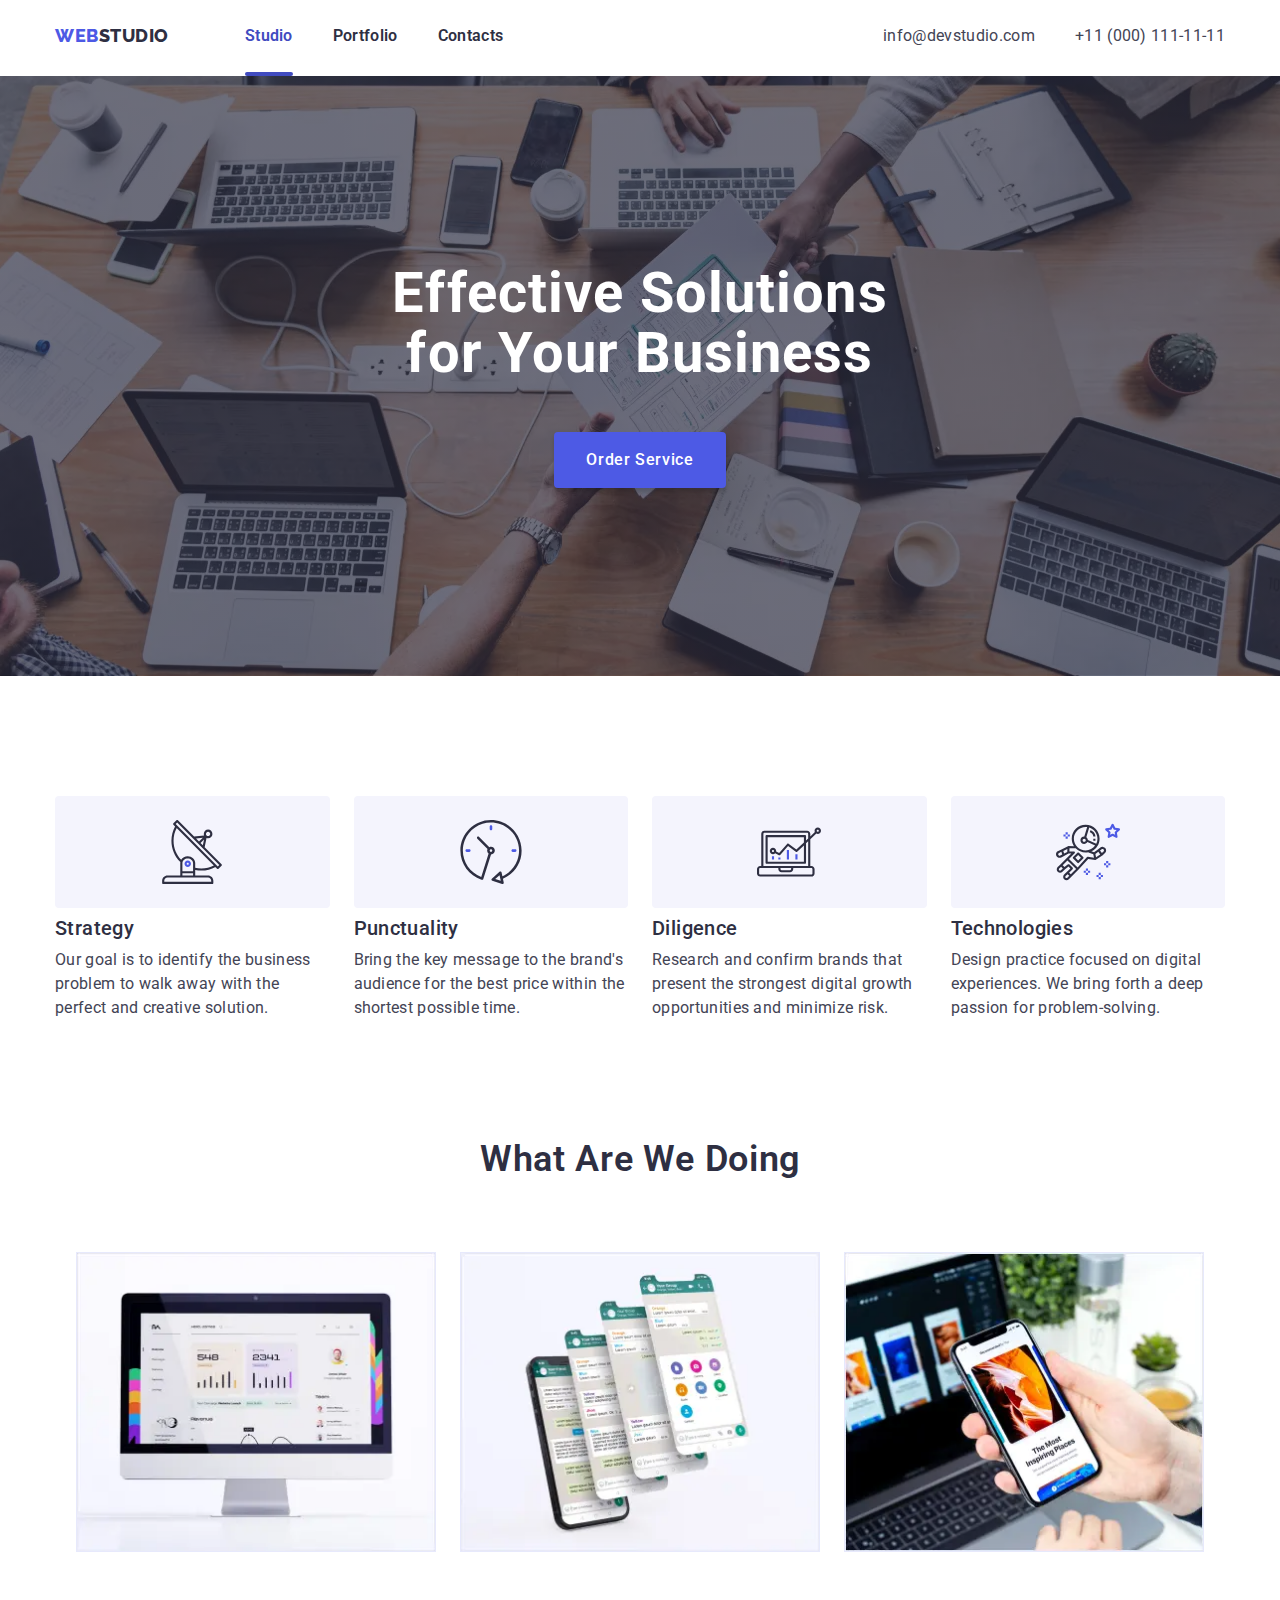
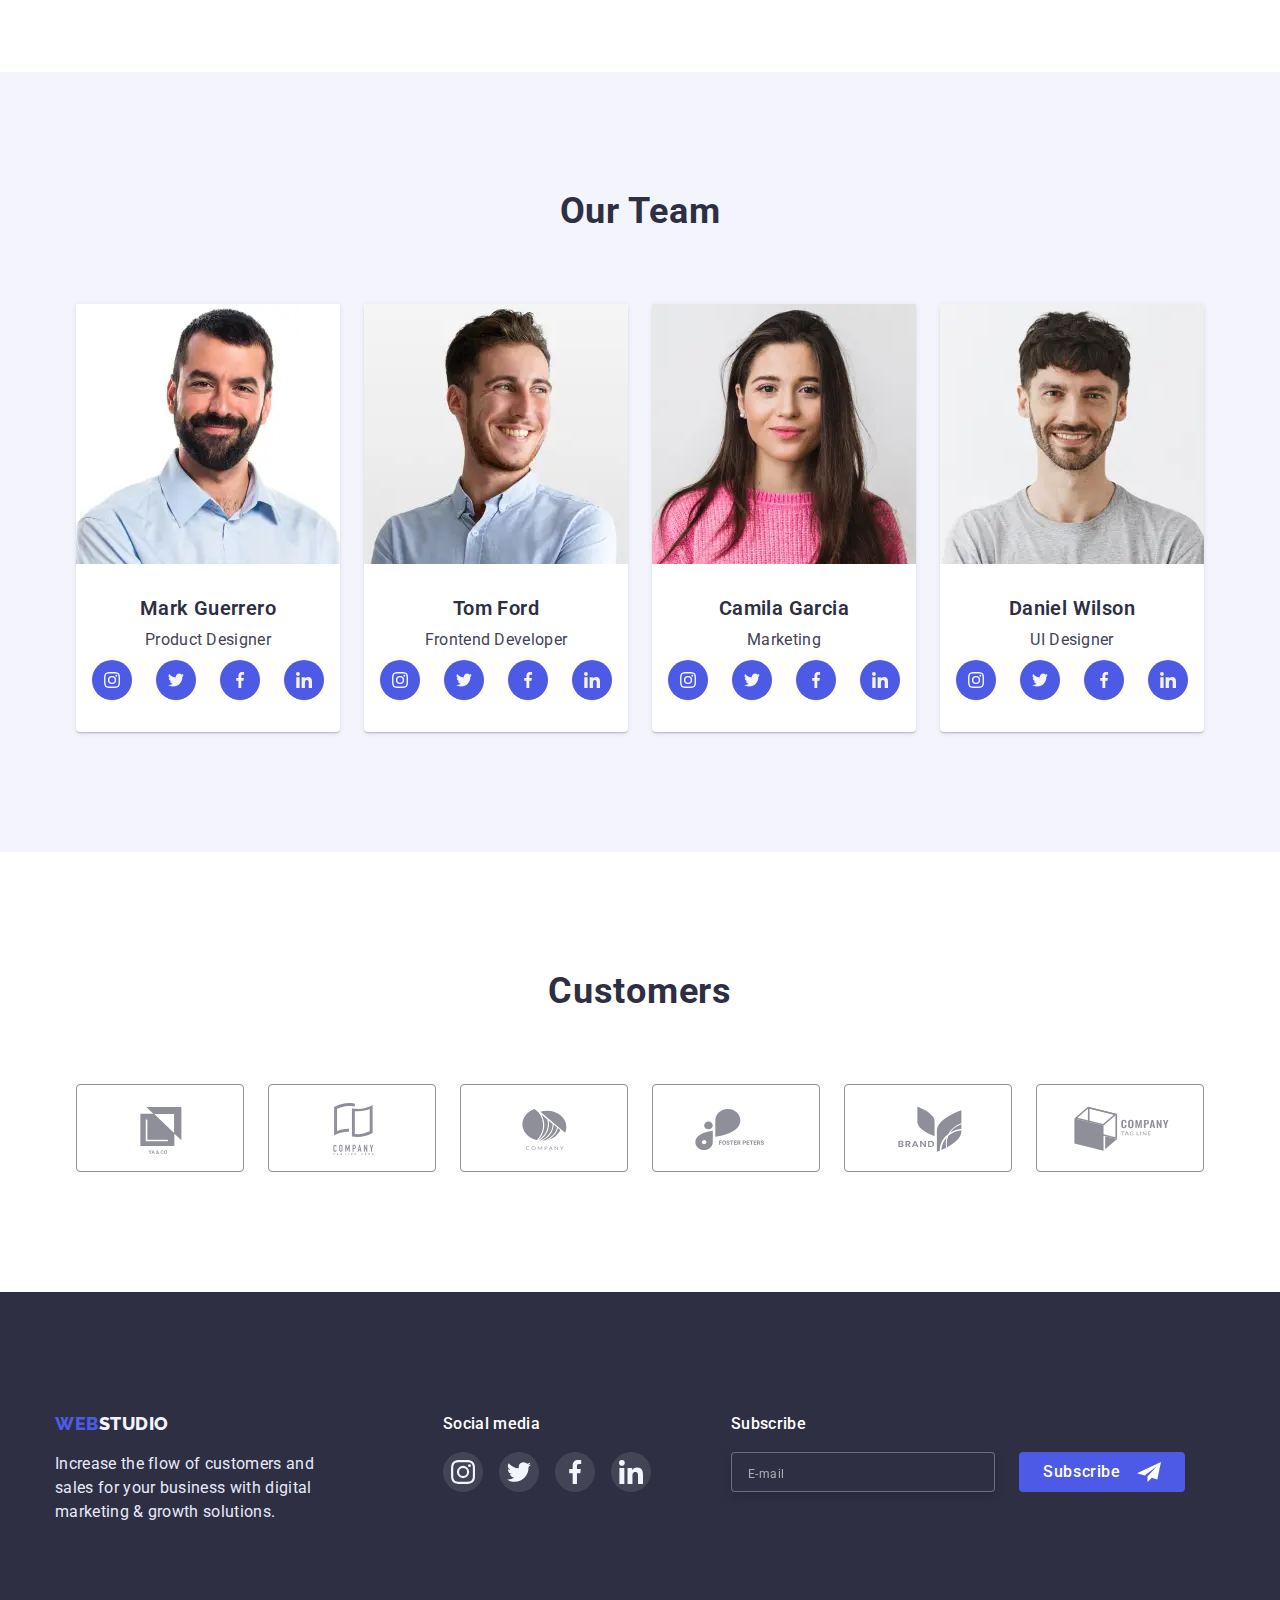
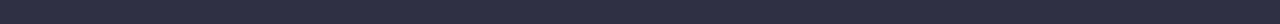
==== commit 39a79a9d: "up" ====
--- a/index.html
+++ b/index.html
@@ -212,8 +212,10 @@
           </ul>
         </div>
       </section>
+
+
       <section class="team section">
-        <div class="container">
+        <div class="container container-mini">
           <h2 class="team-title">Our Team</h2>
           <ul class="team-list">
             <li class="team-item">
@@ -392,7 +394,7 @@
         </div>
       </section>
       <section class="customers section">
-        <div class="container">
+        <div class="container container-mini">
           <h2 class="customers-title">Customers</h2>
           <ul class="customers-list">
             <li class="customers-item">
--- a/css/styles.css
+++ b/css/styles.css
@@ -46,11 +46,16 @@
   --transition-duration: 250ms;
   --transition-timing-function: cubic-bezier(0.4, 0, 0.2, 1);
 }
-.container {
+
+
+.container , .container-mini {
+  width: 100%;
   margin-left: auto;
   margin-right: auto;
   padding-left: 15px;
   padding-right: 15px;
+    /* outline: 1px solid red; */
+
 }
 @media screen and (min-width: 480px) {
   .container {
@@ -322,7 +327,7 @@
 }
 .menu-contact-tel {
   font-weight: 600;
-  font-size: 36px;
+  font-size: 20px;
   line-height: 1.11;
   color: var(--side-text-color);
 }
@@ -390,7 +395,7 @@
 @media screen and (min-width: 768px) {
   .hero {
     background-image: linear-gradient(rgba(46, 47, 66, 0.7), rgba(47, 47, 66, 0.7)),
-      url(../images/hero-bg-tablet.webp);
+      url(../images/hero-bg-tablet@2x.webp);
   }
 }
 @media screen and (min-width: 768px) and(min-device-pixel-ratio: 2) {
@@ -593,6 +598,9 @@
   background-color: #f4f4fd;
 }
 @media screen and (min-width: 768px) {
+  .container-mini{
+    width: 582px;
+  }
   .team {
     padding-bottom: 104px;
   }
@@ -607,16 +615,16 @@
   display: flex;
   flex-wrap: wrap;
   justify-content: center;
-  margin-bottom: -72px;
+  row-gap: 72px;
 }
 @media screen and (min-width: 768px) {
   .team-list {
-    margin-left: -24px;
-  }
+column-gap: 24px;
+row-gap: 64px;
+}
 }
 .team-item {
   max-width: 264px;
-  margin-bottom: 72px;
   border-radius: 0px 0px 4px 4px;
   background-color: #fff;
   box-shadow: 0px 1px 6px rgba(46, 47, 66, 0.08), 0px 1px 1px rgba(46, 47, 66, 0.16),
@@ -624,7 +632,6 @@
 }
 @media screen and (min-width: 768px) {
   .team-item {
-    margin-left: 24px;
   }
 }
 .team-title {
@@ -661,6 +668,7 @@
 .team-cards-list {
   display: flex;
   gap: 24px;
+  row-gap: 72px;
   justify-content: center;
 }
 .team-cards-item {
@@ -689,6 +697,12 @@
 .customers {
   padding-top: 96px;
   padding-bottom: 96px;
+}
+@media screen and (min-width:768px) {
+  .container-mini{
+    width: 582px;
+  }
+  
 }
 @media screen and (min-width: 1200px) {
   .customers {
@@ -709,27 +723,31 @@
   display: flex;
   justify-content: center;
   flex-wrap: wrap;
-  margin-bottom: -72px;
-  margin-left: -16px;
+  column-gap: 16px;
+  row-gap: 72px;
+  
+
 }
 .customers-item {
-  margin-left: 16px;
-  margin-bottom: 72px;
-  width: calc(50% - 16px);
+  width: calc((100% - 16px) / 2);
   height: 88px;
 }
 @media screen and (min-width: 768px) {
   .customers-list {
-    margin-left: -24px;
+    column-gap: 24px;
   }
   .customers-item {
-    width: calc(33.3333333333% - 24px);
+    width: calc((100% - 48px)/3);
   }
 }
 @media screen and (min-width: 1200px) {
   .customers-item {
-    width: calc(16.6666666667% - 24px);
-  }
+    width: calc((100% - 120px)/6);
+  }
+ .container{
+  min-width: 1158px
+  
+ }
 }
 .customers-link {
   width: 100%;
@@ -778,6 +796,7 @@
   display: flex;
   flex-wrap: wrap;
   gap: 16px 24px;
+  
 }
 @media screen and (min-width: 768px) {
   .portfolio-filters-list {
